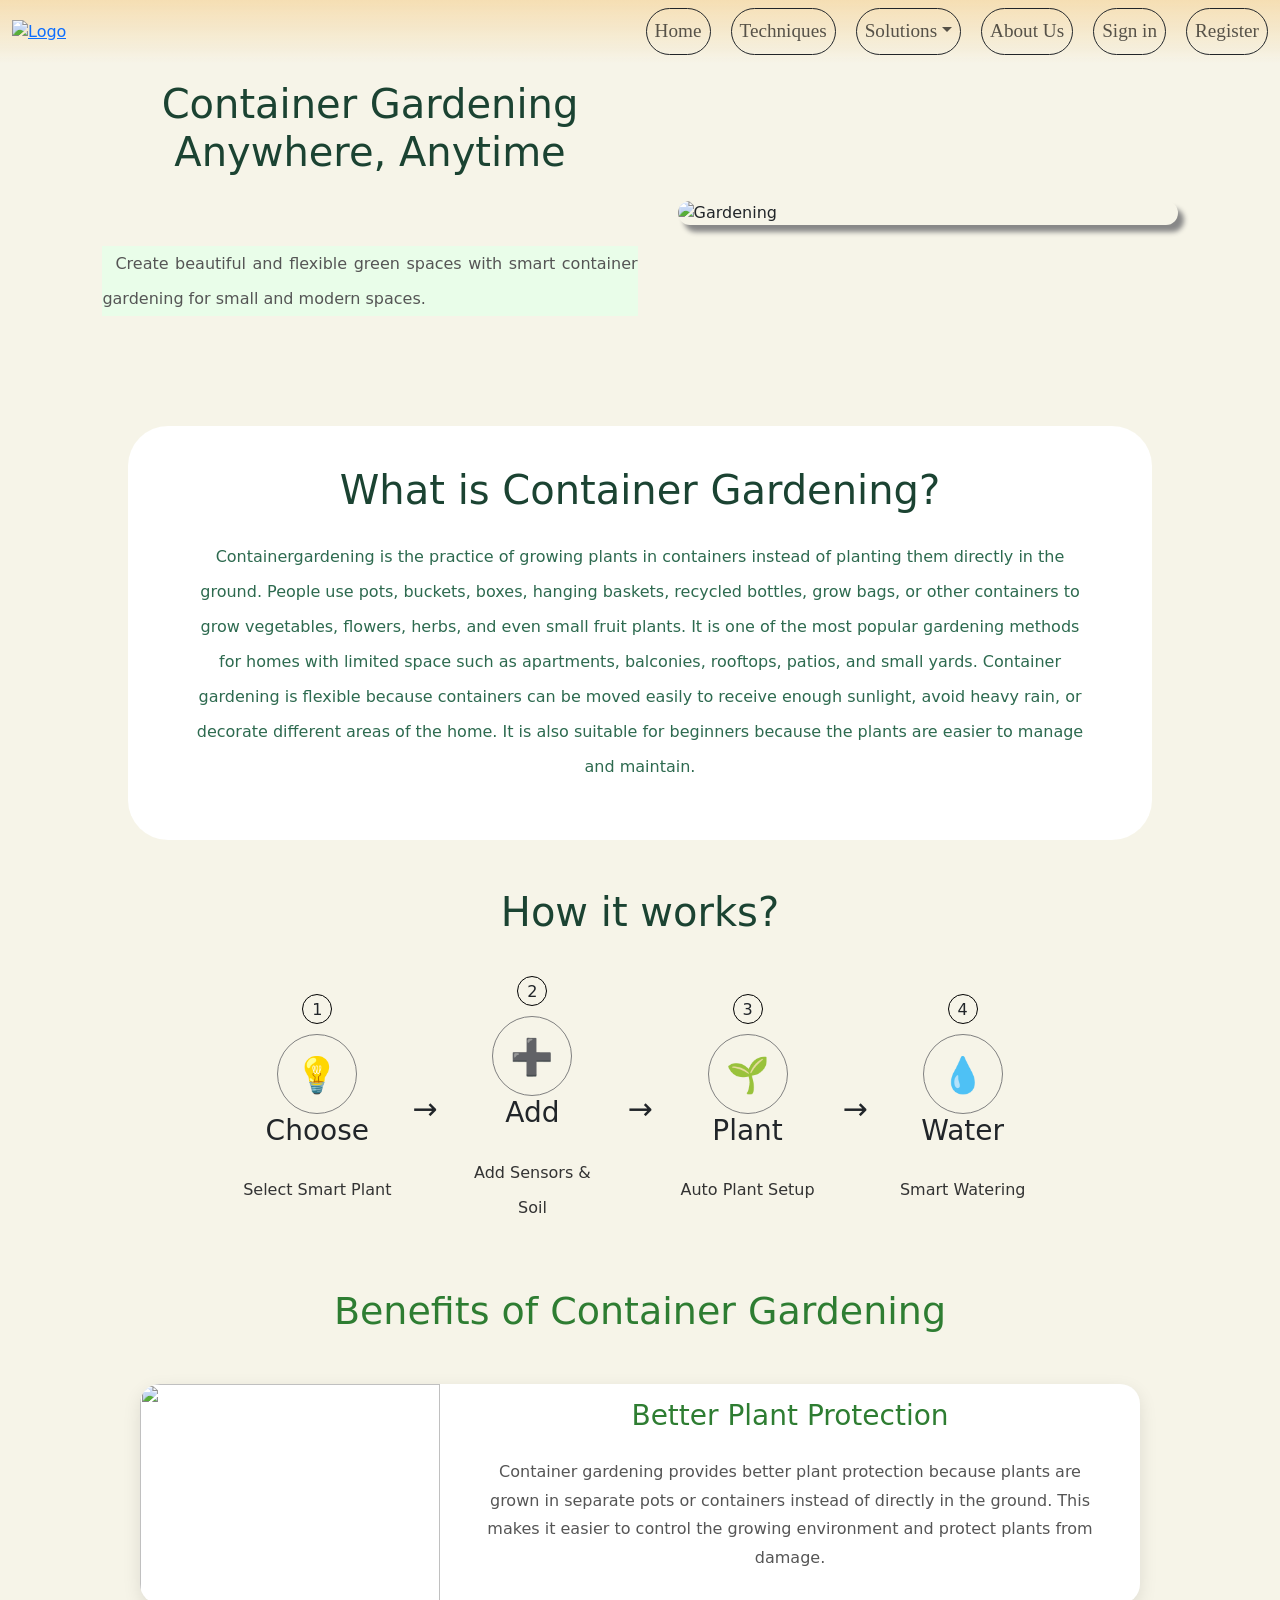
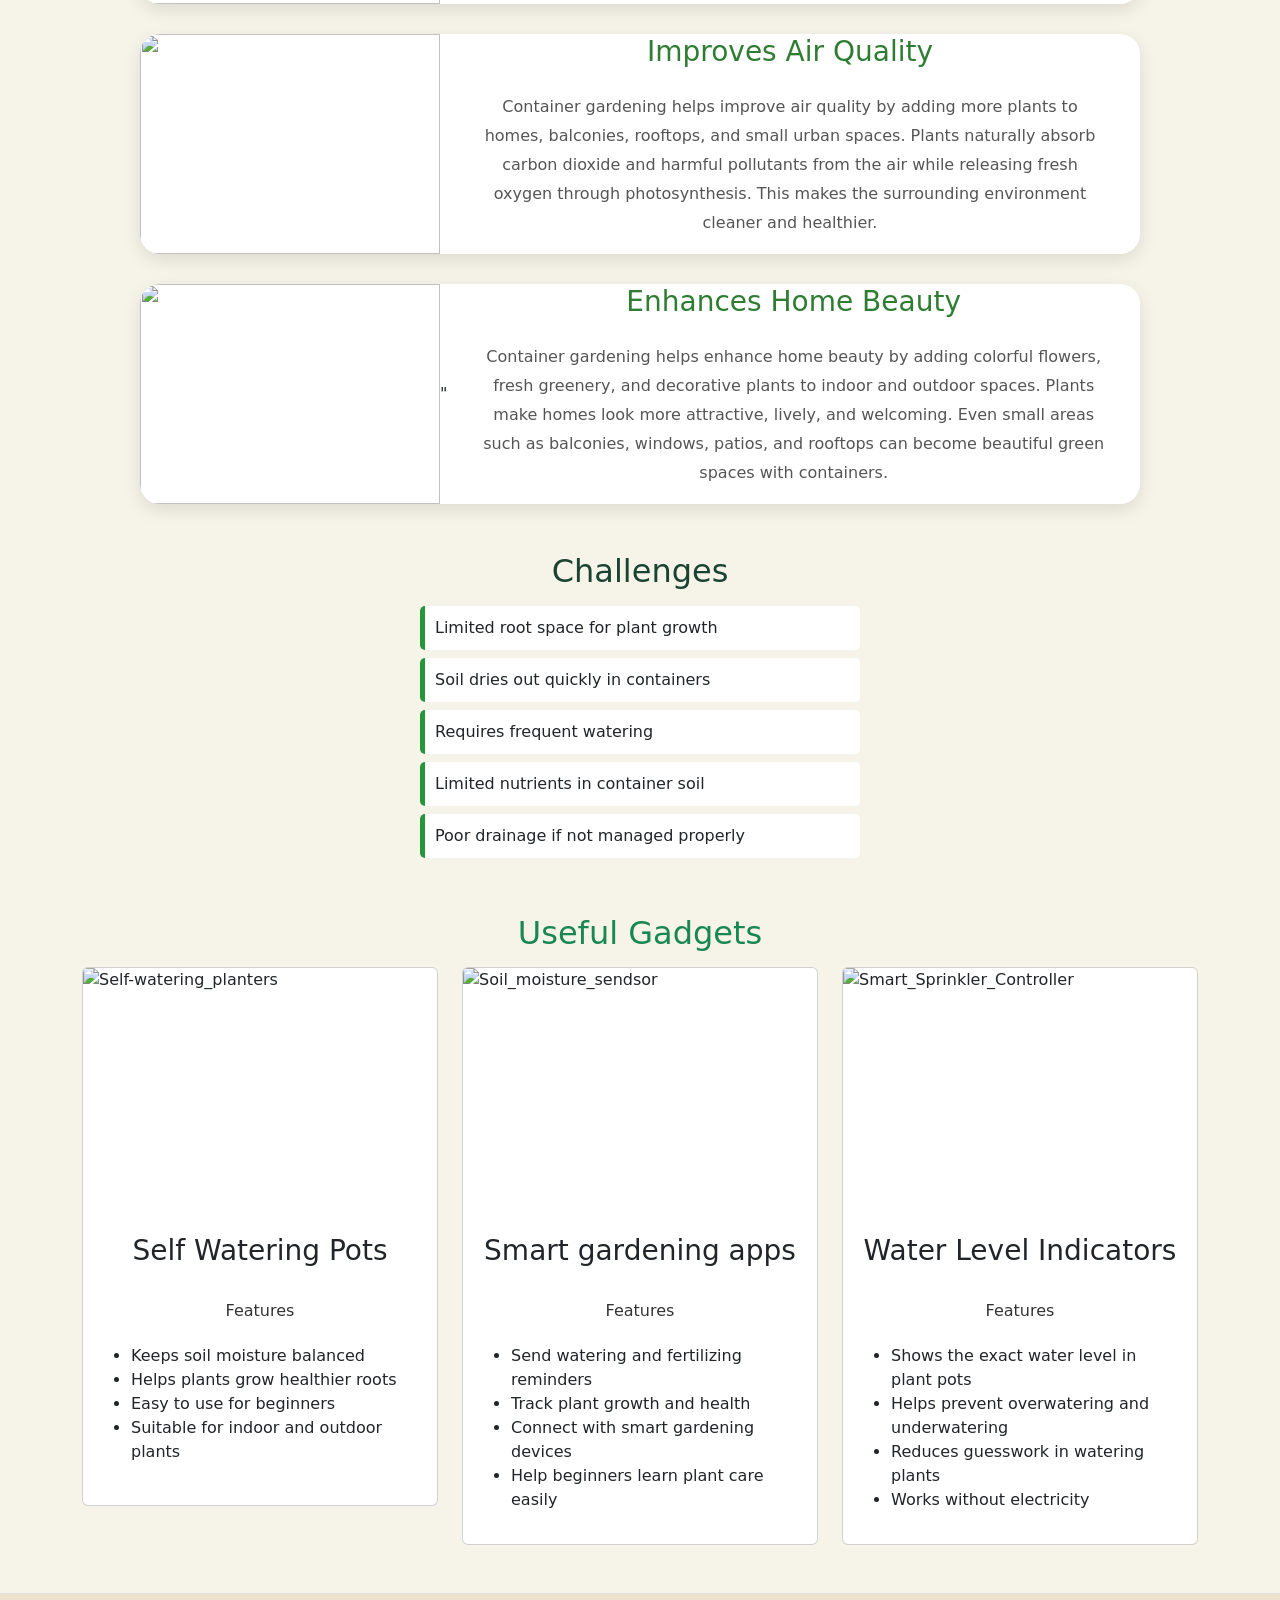
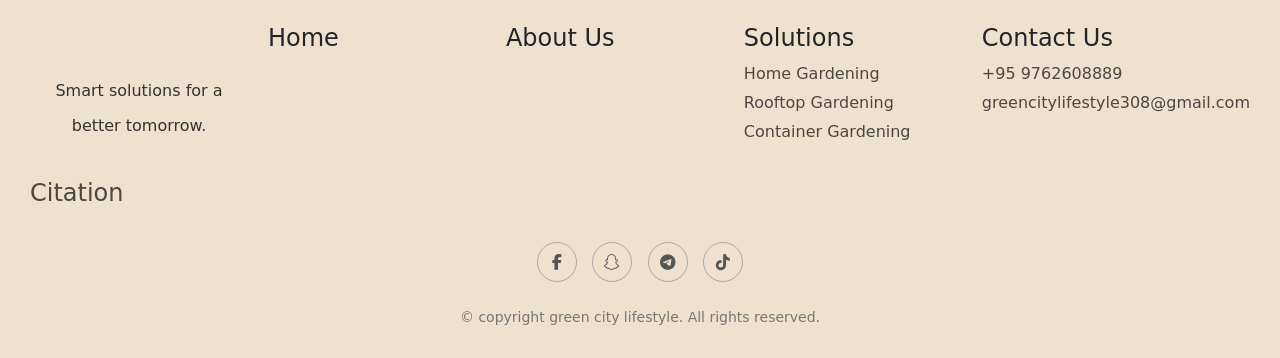
==== Pages/Containergardening_solution.html @ 81eb339b "Add files via upload" ====
<!DOCTYPE html>
<html lang="en">

<head>
    <meta charset="UTF-8">
    <meta name="viewport" content="width=device-width, initial-scale=1.0">
    <title>GreenCity | ContainerGardening</title>

    <link rel="icon" type="image/x-icon" href="../Img/Nobglogo.png">

    <link rel="stylesheet" href="https://cdnjs.cloudflare.com/ajax/libs/font-awesome/6.5.0/css/all.min.css">

    <link href="https://cdn.jsdelivr.net/npm/bootstrap@5.0.2/dist/css/bootstrap.min.css" rel="stylesheet">
    <script src="https://cdn.jsdelivr.net/npm/@popperjs/core@2.9.2/dist/umd/popper.min.js"></script>
    <script src="https://cdn.jsdelivr.net/npm/bootstrap@5.0.2/dist/js/bootstrap.min.js"> </script>

    <link rel="stylesheet" href="solution_external.css">

</head>

<body>
    <nav class="navbar navbar-expand-sm navbar-light fixed-top" id="bgcolor">
        <div class="container-fluid">

            <a href="../index.html" class="nav-brand">
                <img src="../Img/Nobglogo.png" alt="Logo" id="Logo" class="justify-content-start">
            </a>

            <button class="navbar-toggler" type="button" data-bs-toggle="collapse" data-bs-target="#mynav">
                <span class="navbar-toggler-icon"></span>
            </button>

            <div class="collapse navbar-collapse justify-content-end" id="mynav">
                <ul class="navbar-nav">
                    <li class="nav-item">
                        <a href="../index.html" class="nav-link border border-dark rounded-pill" id="nav-text">Home</a>
                    </li>
                    <li class="nav-item">
                        <a href="Techniques.html" class="nav-link border border-dark rounded-pill"
                            id="nav-text">Techniques</a>
                    </li>
                    <li class="nav-item dropdown">
                        <a class="nav-link dropdown-toggle border border-dark rounded-pill" data-bs-toggle="dropdown"
                            href="#" id="dropdown">Solutions</a>
                        <ul class="dropdown-menu">
                            <li><a class="dropdown-item" href="Homegardening_solution.html">Home Gardening</a></li>
                            <li><a class="dropdown-item" href="Rooftopgardening_solution.html">RooftTop Gardening</a>
                            </li>
                            <li><a class="dropdown-item" href="Containergardening_solution.html">Container Gardening</a>
                            </li>
                        </ul>
                    </li>
                    <li class="nav-item">
                        <a href="Pbl_Greencity_aboutus.html" class="nav-link border border-dark rounded-pill"
                            id="nav-text">About Us</a>
                    </li>
                    <li class="nav-item">
                        <a href="signinform.html" class="nav-link border border-dark rounded-pill" id="nav-text">Sign
                            in</a>
                    </li>
                    <li class="nav-item">
                        <a href="registeration.html" class="nav-link border border-dark rounded-pill">Register</a>
                    </li>
                    <!-- Navigation items -->
                </ul>
            </div>
        </div>
    </nav>
    <!-- End of navigation bar -->



    <!-- HERO -->
    <section class="hero">

        <div class="hero-text">
            <h1>Container Gardening<br>
                Anywhere, Anytime</h1>

            <p id="containerpara">
                Create beautiful and flexible green spaces with smart container gardening for small and modern spaces.
            </p>

        </div>

        <img src="../Img/Container_garden.png" alt="Gardening">
    </section>
    <div class="explanation">
        <h1>What is Container Gardening?</h1>
        <p>
            <span>Container<span>gardening is the practice of growing plants in containers instead of planting them
                    directly in the ground. People use pots, buckets, boxes, hanging baskets, recycled bottles, grow
                    bags, or other containers to grow vegetables, flowers, herbs, and even small fruit plants. It is one
                    of the most popular gardening methods for homes with limited space such as apartments, balconies,
                    rooftops, patios, and small yards.
                    Container gardening is flexible because containers can be moved easily to receive enough sunlight,
                    avoid heavy rain, or decorate different areas of the home. It is also suitable for beginners because
                    the plants are easier to manage and maintain.
        </p>
    </div>

    <br>
    <br>

    <!--How it works  -->
    <h1 class="h1-h">How it works?</h1>

    <div class="container-h">

        <div class="step">
            <div class="number">1</div>
            <div class="circle">💡</div>
            <h3>Choose</h3>
            <p>Select Smart Plant</p>
        </div>

        <div class="arrow">→</div>

        <div class="step">
            <div class="number">2</div>
            <div class="circle">➕</div>
            <h3>Add</h3>
            <p>Add Sensors & Soil</p>
        </div>

        <div class="arrow">→</div>

        <div class="step">
            <div class="number">3</div>
            <div class="circle">🌱</div>
            <h3>Plant</h3>
            <p>Auto Plant Setup</p>
        </div>

        <div class="arrow">→</div>

        <div class="step">
            <div class="number">4</div>
            <div class="circle">💧</div>
            <h3>Water</h3>
            <p>Smart Watering</p>
        </div>

    </div>

    <br>
    <br>

    <!-- Benefits -->

    <h1 class="title-b">Benefits of Container Gardening</h1>

    <div class="box-b">

        <!-- Benefit 1 -->
        <div class="card-b">

            <img src="../Img/Plant_Protection.jpg">

            <div class="content-b">

                <h2>Better Plant Protection</h2>

                <p>
                    Container gardening provides better plant protection because plants are grown in separate pots or
                    containers instead of directly in the ground. This makes it easier to control the growing
                    environment and protect plants from damage.
                </p>

            </div>

        </div>

        <!-- Benefit 2 -->
        <div class="card-b">

            <img src="../Img/clean air.jpg">

            <div class="content-b">

                <h2>Improves Air Quality</h2>

                <p>

                    Container gardening helps improve air quality by adding more plants to homes, balconies, rooftops,
                    and small urban spaces. Plants naturally absorb carbon dioxide and harmful pollutants from the air
                    while releasing fresh oxygen through photosynthesis. This makes the surrounding environment cleaner
                    and healthier.
                </p>

            </div>

        </div>

        <!-- Benefit 3 -->
        <div class="card-b">

            <img src="../Img/Home beauty.png">"
            <div class="content-b">

                <h2>Enhances Home Beauty</h2>

                <p>
                    Container gardening helps enhance home beauty by adding colorful flowers, fresh greenery, and
                    decorative plants to indoor and outdoor spaces. Plants make homes look more attractive, lively, and
                    welcoming. Even small areas such as balconies, windows, patios, and rooftops can become beautiful
                    green spaces with containers.
                </p>

            </div>

        </div>

    </div>
    <br>
    <br>

    <!-- Challenges -->

    <div class="container" id="challenges">

        <h2>Challenges</h2>

        <div class="challenge">
            Limited root space for plant growth
        </div>

        <div class="challenge">
            Soil dries out quickly in containers
        </div>

        <div class="challenge">
            Requires frequent watering
        </div>

        <div class="challenge">
            Limited nutrients in container soil
        </div>

        <div class="challenge">
            Poor drainage if not managed properly
        </div>

    </div>
    <br>
    <br>

    <h2 class="text-success">Useful Gadgets</h2>
    <!-- Start of Gadgets  -->
    <div class="container">
            <div class="row">
                <div class="col-md-4 col-sm-6">
                    <div class="card">
                        <img src="../Img/Self_watering_pots.webp" class="card-img-top" alt="Self-watering_planters" height="250px">
                        <div class="card-body">
                            <h3>Self Watering Pots</h3>
                            <p class="card-text">
                                 <spam>Features</spam>
                            </p>
                            <ul>
                                <li>Keeps soil moisture balanced</li>
                                <li>Helps plants grow healthier roots</li>
                                <li>Easy to use for beginners</li>
                                <li>Suitable for indoor and outdoor plants</li>
                            </ul>
                            </p>
                        </div>
                    </div>
                </div>
 
 
                <div class="col-md-4 col-sm-6">
                    <div class="card">
                        <img src="../Img/smart_app.jpg" class="card-img-top" alt="Soil_moisture_sendsor" height="250px">
                        <div class="card-body" id="first_layer">
                            <h3>Smart gardening apps</h3>
                            <p class="card-text">
                                <spam>Features</spam>
                            </p>
                            <ul>
                                <li>Send watering and fertilizing reminders</li>
                                <li>Track plant growth and health</li>
                                <li>Connect with smart gardening devices</li>
                                <li>Help beginners learn plant care easily</li>
                            </ul>
                        </div>
                    </div>
                </div>
 
                <div class="col-md-4 col-sm-6">
                    <div class="card">
                        <img src="../Img/water_level.webp" class="card-img-top" alt="Smart_Sprinkler_Controller" height="250px">
                        <div class="card-body" id="first_layer2">
                            <h3>Water Level Indicators</h3>
                            <p class="card-text">
                                <spam>Features</spam>
                            </p>
                            <ul>
                                <li>Shows the exact water level in plant pots</li>
                                <li>Helps prevent overwatering and underwatering</li>
                                <li>Reduces guesswork in watering plants</li>
                                <li>Works without electricity</li>
                            </ul>
                        </div>
                    </div>
                </div>
            </div>
        </div>

    <br>
    <br>


    <!-- FOOTER -->
    <!-- Footer -->
    <div class="footer">
        <div class="footer-grid">
            <div>
                <a href="../index.html"><img src="../Img/Nobglogo.png" alt="" class="col-sm-5"></a>
                <p>Smart solutions for a better tomorrow.</p>
            </div>

            <div>
                <h4>Home</h4>
                <a href="#"></a>
                <!-- <a href="#" class="animation">Features</a> -->
            </div>

            <div>
                <h4>About Us</h4>
                <!-- <a href="#" class="animation">Email</a>
                <a href="#" class="animation">Address</a>
                <a href="#" class="animation">Phone Number</a> -->
            </div>

            <div>
                <h4>Solutions</h4>
                <a href="Homegardening_solution.html" class="animation">Home Gardening</a>
                <a href="Rooftopgardening_solution.html" class="animation">Rooftop Gardening</a>
                <a href="Containergardening_solution.html" class="animation">Container Gardening</a>
            </div>

            <div>
                <h4>Contact Us</h4>
                <a href="#" class="animation">+95 9762608889</a>
                <a href="#" class="animation">greencitylifestyle308@gmail.com</a>
            </div>

            <div>
                <h4><a href="../GreenCity_Lifestyle_File.docx">Citation</a></h4>
            </div>
        </div>

        <div class="social-icons">
            <a href="https://www.facebook.com/"><i class="fab fa-facebook-f"></i></a>
            <a href="https://www.snapchat.com/"><i class="fab fa-snapchat-ghost"></i></a>
            <a href="https://web.telegram.org/a/"><i class="fab fa-telegram-plane"></i></a>
            <a href="https://www.tiktok.com/en/"><i class="fab fa-tiktok"></i></a>
        </div>

        <div class="bottom-bar">
            © copyright green city lifestyle. All rights reserved.
        </div>
    </div>
    </div>

</body>

</html>
---- Pages/solution_external.css ----
body {
    background-color: rgb(246, 244, 232);
}

#Logo {
    width: 17%;
    height: 17%;
}

#bgcolor {
    background: linear-gradient(rgb(245, 222, 179),Transparent);
}

/* Start of navbar */
.navbar-nav li a {
    transition: transform 0.3s ease;
}

.navbar-nav li a:hover {
    font-weight: 600;
    background-color: whitesmoke;
    transform: translateY(-10px);
}

#nav-text:hover {
    color: green;
}

.navbar-nav {
    font-family: 'Times New Roman', Times, serif;
    display: flex;
    justify-content: flex-end;
    gap: 20px;
    font-size: larger;
    border-radius: 30px;
}

#dropdown {
    font-family: 'Times New Roman', Times, serif;
    border-radius: 30px;
    transition: transform 0.3s ease;
}

#dropdown:hover {
    color: green;
}

/* end of navigation  */



.Slidephoto {
    box-shadow: 15px 15px 10px 10px gray;
    width: 100%;
    height: 700px;
}

#city {
    display: flex;
    float: right;
    padding: 30px;
    width: 40%;
    height: 30%;
}

#GreenCity {
    width: 100%;
}

/* HERO */
.hero {
    display: flex;
    align-items: center;
    justify-content: space-between;
    padding: 80px 8%;
    gap: 40px;
    flex-wrap: wrap;
}

.hero-text {
    flex: 1;
}

.hero-text h1 {
    margin-bottom: 20px;
    text-align: center;
}

.hero-text p {
    margin-bottom: 30px;
    color: #555;
}

.btn {
    display: inline-block;
    padding: 14px 28px;
    background: #2d6a4f;
    color: white;
    text-decoration: none;
    border-radius: 8px;
    margin-right: 15px;
    transition: 0.3s;
}

.btn:hover {
    background: #f4f3e8;
    transform: translateY(-3px);
}

.hero img {
    width: 500px;
    border-radius: 20px;
    transition: 0.4s;
    box-shadow: 6px 7px 5px #888888;
}

.hero img:hover {
    transform: scale(1.03);
}

/* SECTION TITLE */
.section-title {
    text-align: center;
    margin: 60px 0 40px;
    font-size: 38px;
    color: #1b4332;
}

/* CARDS */
.cards-homeg {
    display: grid;
    grid-template-columns: repeat(auto-fit, minmax(250px, 1fr));
    gap: 20px;
    padding: 0 8% 80px;
    margin-top: 30px;
    
}

.card-hg {
    background: white;
    border-radius: 15px;
    overflow: hidden;
    box-shadow: 0 5px 15px rgba(0, 0, 0, 0.08);
    transition: 0.4s;
}

.card-hg:hover {
    transform: translateY(-10px);
    box-shadow: 0 10px 20px rgba(0, 0, 0, 0.15);
}

.card-hg img {
    width: 100%;
    height: 220px;
    object-fit: cover;
}

.card-content-hg {
    padding: 25px;

}

.card-content-hg h3 {
    margin-bottom: 10px;
    color: #2d6a4f;
}

.explanation {
    background: white;
    margin-left: 10%;
    margin-right: 10%;
    border-radius: 40px;
    padding-left: 60px;
    padding-right: 60px;
    padding-top: 40px;
    padding-bottom: 40px;
    transition: transform 0.3s ease;
}

.explanation:hover {
    box-shadow: 0px 0px 10px gray;
    transform: translateY(-10px);
}

/* Title */
h1 {
    text-align: center;
    color: #1b4332;
}

/* Paragraph */
p {
    line-height: 35px;
    color: #333;
    margin-top: 25px;
}

#Vegegardening {
    text-align: start;
}

#Indoorgardening {
    text-align: start;
}

#smartgardening {
    text-align: start;
}

span {
    color: #2d6a4f;
}


/* Small Clean Box */

/* Heading */
h2 {
    color: #1b4332;
    text-align: center;
    margin-bottom: 15px;
}

/* Challenges */
.challenge {
    background: white;
    padding: 10px;
    margin: 8px 0;
    border-left: 5px solid rgb(35, 150, 56);
    border-radius: 5px;
}

/* Benefits */

.title-b {
    text-align: center;
    font-size: 38px;
    color: #2e7d32;
    margin-bottom: 50px;
}

.box-b {
    max-width: 1000px;
    margin: auto;
    display: flex;
    flex-direction: column;
    gap: 30px;
}

.card-b {
    background: white;
    border-radius: 20px;
    overflow: hidden;
    display: flex;
    align-items: center;
    box-shadow: 0 6px 18px rgba(0, 0, 0, 0.1);
    transition: 0.4s;
}

.card-b:hover {
    transform: scale(1.02);
    box-shadow: 0 10px 25px rgba(0, 0, 0, 0.15);
}

.card-b img {
    width: 300px;
    height: 220px;
    object-fit: cover;
}

.content-b {
    padding-left: 33px;
    padding-right: 33px;
}

.content-b h2 {
    color: #2e7d32;
    margin-bottom: 12px;
    font-size: 28px;
}

.content-b p {
    color: #555;
    line-height: 1.8;
    font-size: 16px;
}

/* Start of Challenges  */

#challenges{
    padding-left: 350px;
    padding-right: 350px;
}




/* Start of Footer */
.footer {
    background:rgb(238, 226, 206);
    padding: 30px;
    border-top: 1px solid #ddd;

}

.footer-grid {
    display: grid;
    grid-template-columns: repeat(5, 1fr);
    gap: 20px;
}

.footer h4 {
    margin-bottom: 10px;
}

.footer a {
    display: block;
    text-decoration: none;
    color: rgba(0, 0, 0, 0.685);
    margin-bottom: 5px;
}

.bottom-bar {
    text-align: center;
    margin-top: 20px;
    font-size: 14px;
    color: #777;
}

.footer a:hover {
    color: green;
    text-transform: uppercase;
    /* change to any color you want */
}

* {
    box-sizing: border-box;
}

.social-icons {
    text-align: center;
    margin-top: 20px;
}

.social-icons a {
    display: inline-block;
    width: 40px;
    height: 40px;
    line-height: 40px;
    margin: 5px;

    border: 1px solid #aaa;
    border-radius: 50%;
    color: #555;
    text-align: center;
}

.social-icons a:hover {
    color: white;
    background: green;
    border-color: green;
}

.animation :hover {
    color: rgb(3, 98, 3)
}

/*End of FOOTER */





/* Start of Containergardening  */
/* How it works */


.h1-h {
    margin-bottom: 40px;
}

h3{
    text-align: center;
}

p{
    text-align: center;
}

.container-h {
    display: flex;
    justify-content: center;
    align-items: center;
    gap: 20px;
    flex-wrap: wrap;
}

.step {
    width: 150px;
}

.circle {
    width: 80px;
    height: 80px;
    border: 1px solid gray;
    border-radius: 50%;
    margin: auto;
    line-height: 80px;
    font-size: 35px;
    text-align: center;
}

.number {
    width: 30px;
    height: 30px;
    border: 1px solid black;
    border-radius: 50%;
    margin: auto;
    line-height: 30px;
    margin-bottom: 10px;
    text-align: center;
}

.arrow {
    font-size: 30px;
}

/* How it works */

#slogan {
    color: red;
    text-shadow: #2d6a4f;
}

#Homegardeningpara {
    text-align: justify;
    text-shadow: 10px;
    text-indent: 13px;
    background-color: #f4f3e8;
    margin-top: 70px;
}

#rooftopgardeningpara {
    text-align: justify;
    text-shadow: 10px;
    text-indent: 13px;
    background-color: #e4f0f1;
    margin-top: 70px;
}

#Hgp1 {
    margin-top: 25px;
}

#containerpara {
    text-align: justify;
    text-shadow: 10px;
    text-indent: 13px;
    background-color: rgb(233, 253, 233);
    margin-top: 70px;
}

/* end of how it works */

/* Start of Youtube videos  */

.youtube{
    display: grid;
    grid-template-columns: repeat(auto-fit, minmax(400px, 1fr));
    gap: 100px;
    padding: 0 8% 80px;
    margin-left: 30px;
    margin-right: 30px;
    margin-top: 50px;
}
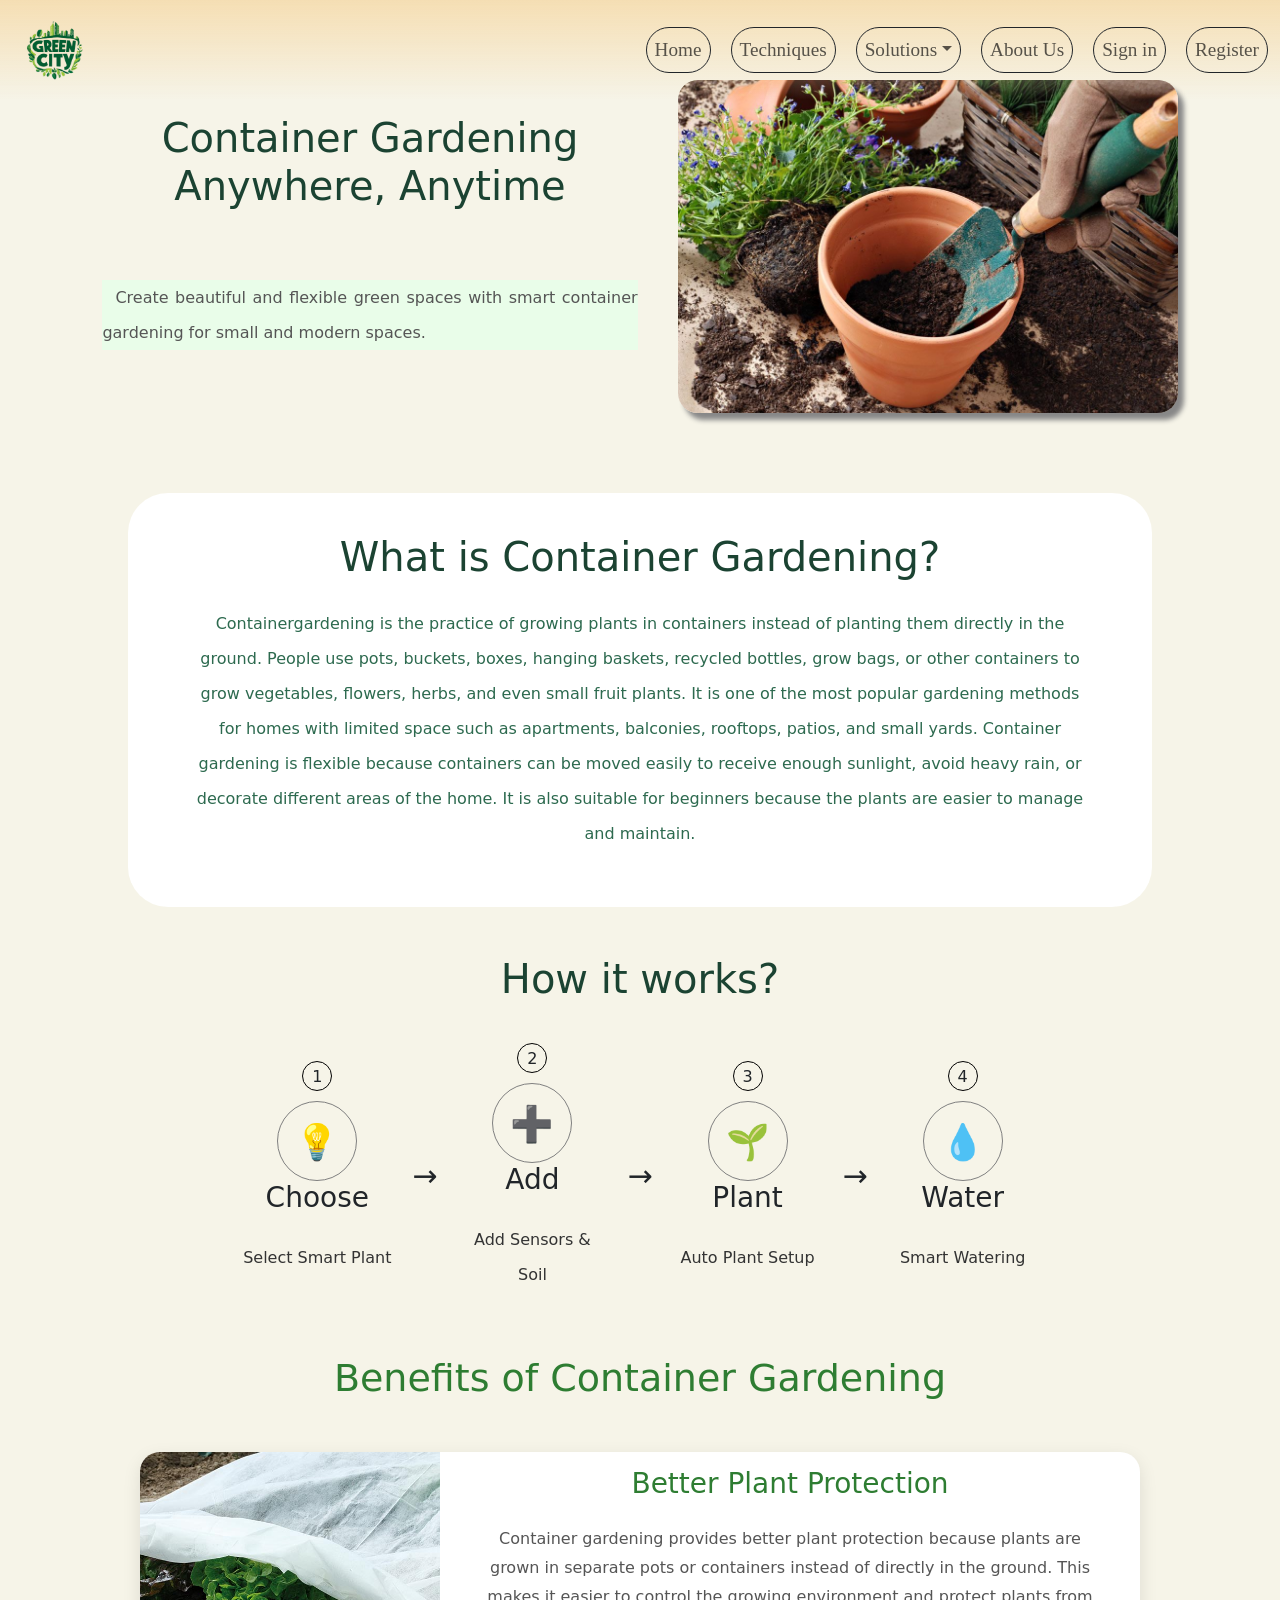
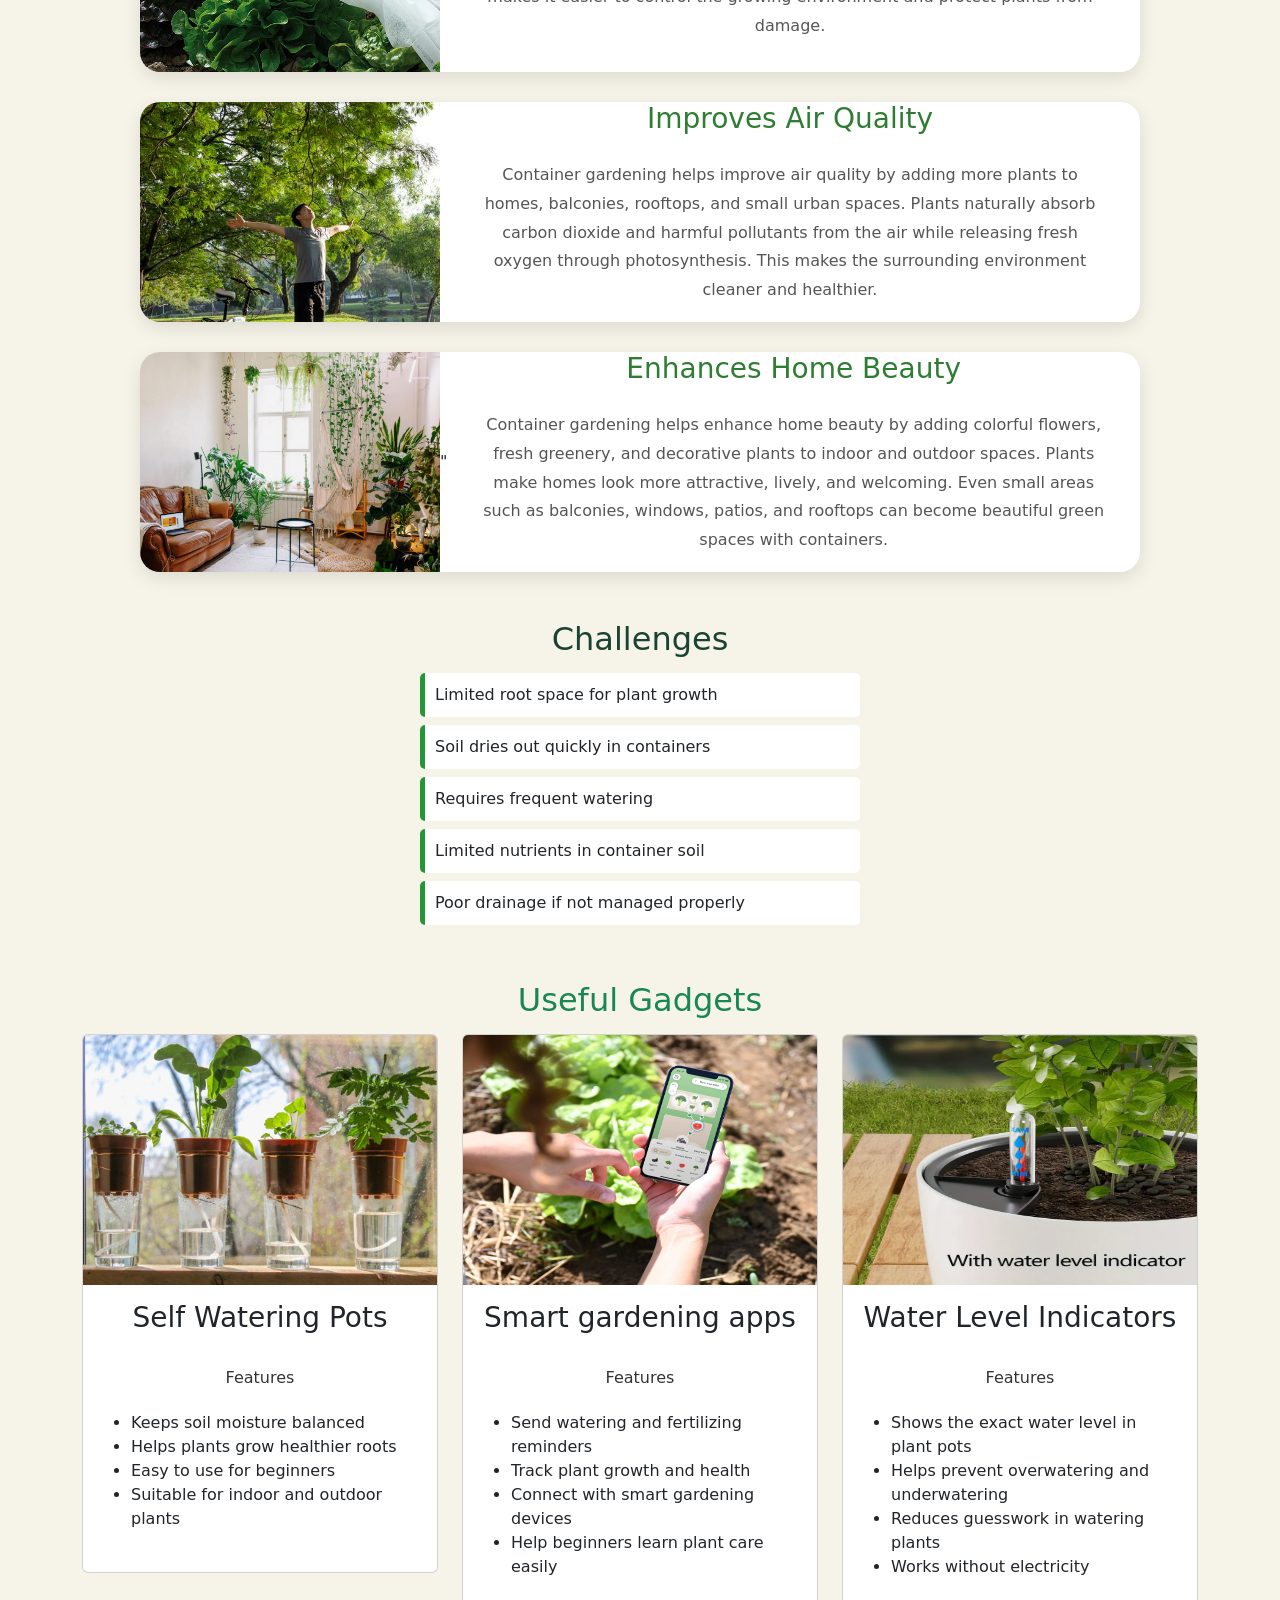
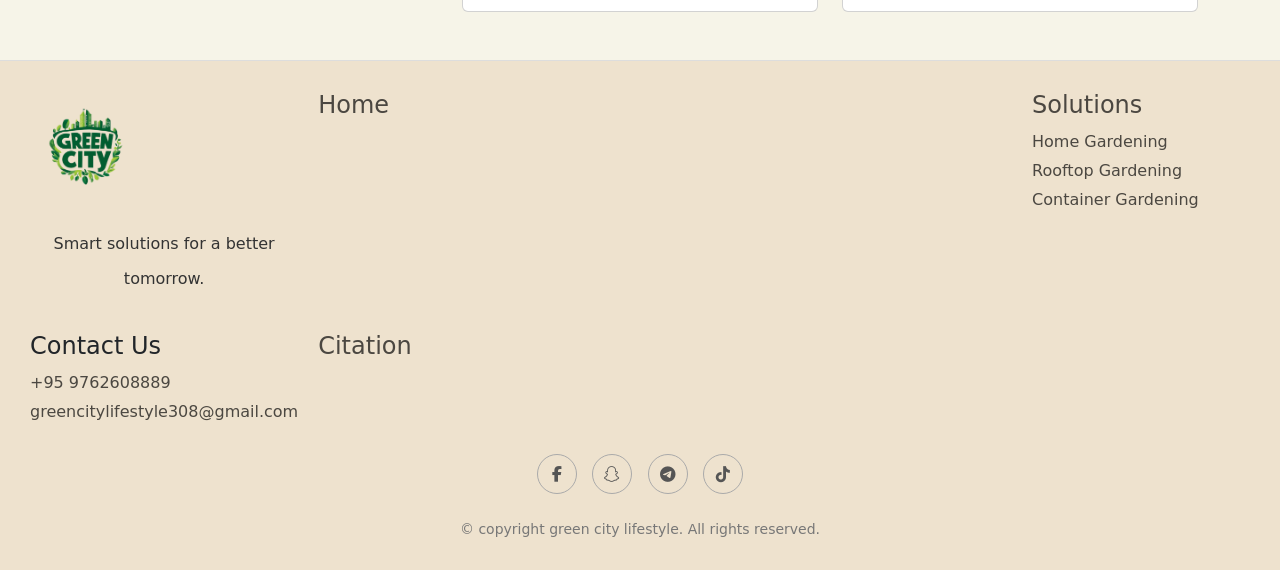
==== commit 36a95441: "Update Containergardening_solution.html" ====
--- a/Pages/Containergardening_solution.html
+++ b/Pages/Containergardening_solution.html
@@ -320,14 +320,14 @@
                 <p>Smart solutions for a better tomorrow.</p>
             </div>
 
-            <div>
-                <h4>Home</h4>
-                <a href="#"></a>
+            <div >
+                <h4><a href="../index.html">Home</a></h4>
+                <!-- <a href="#"></a> -->
                 <!-- <a href="#" class="animation">Features</a> -->
             </div>
 
-            <div>
-                <h4>About Us</h4>
+            <div >
+                <h4><a href="Pbl_Greencity_aboutus.html" About Us</a></h4>
                 <!-- <a href="#" class="animation">Email</a>
                 <a href="#" class="animation">Address</a>
                 <a href="#" class="animation">Phone Number</a> -->
@@ -366,4 +366,4 @@
 
 </body>
 
-</html>+</html>
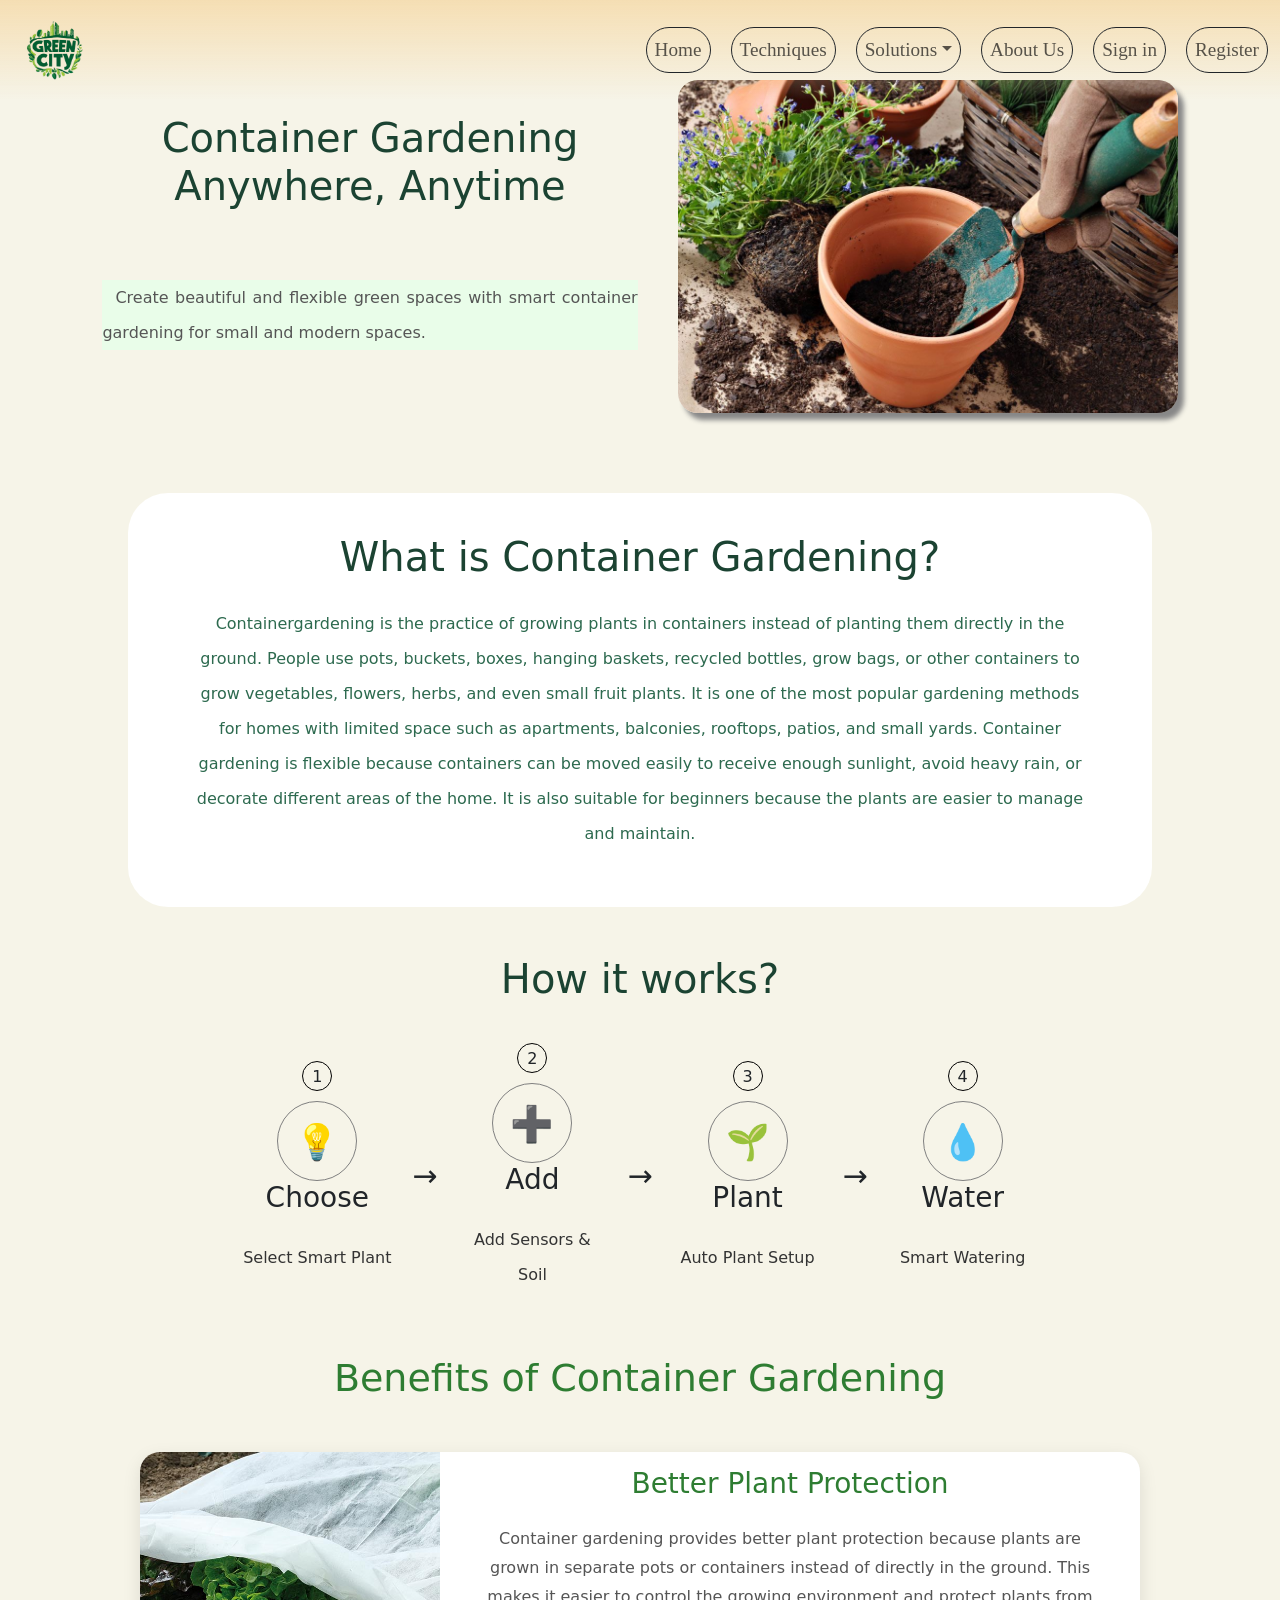
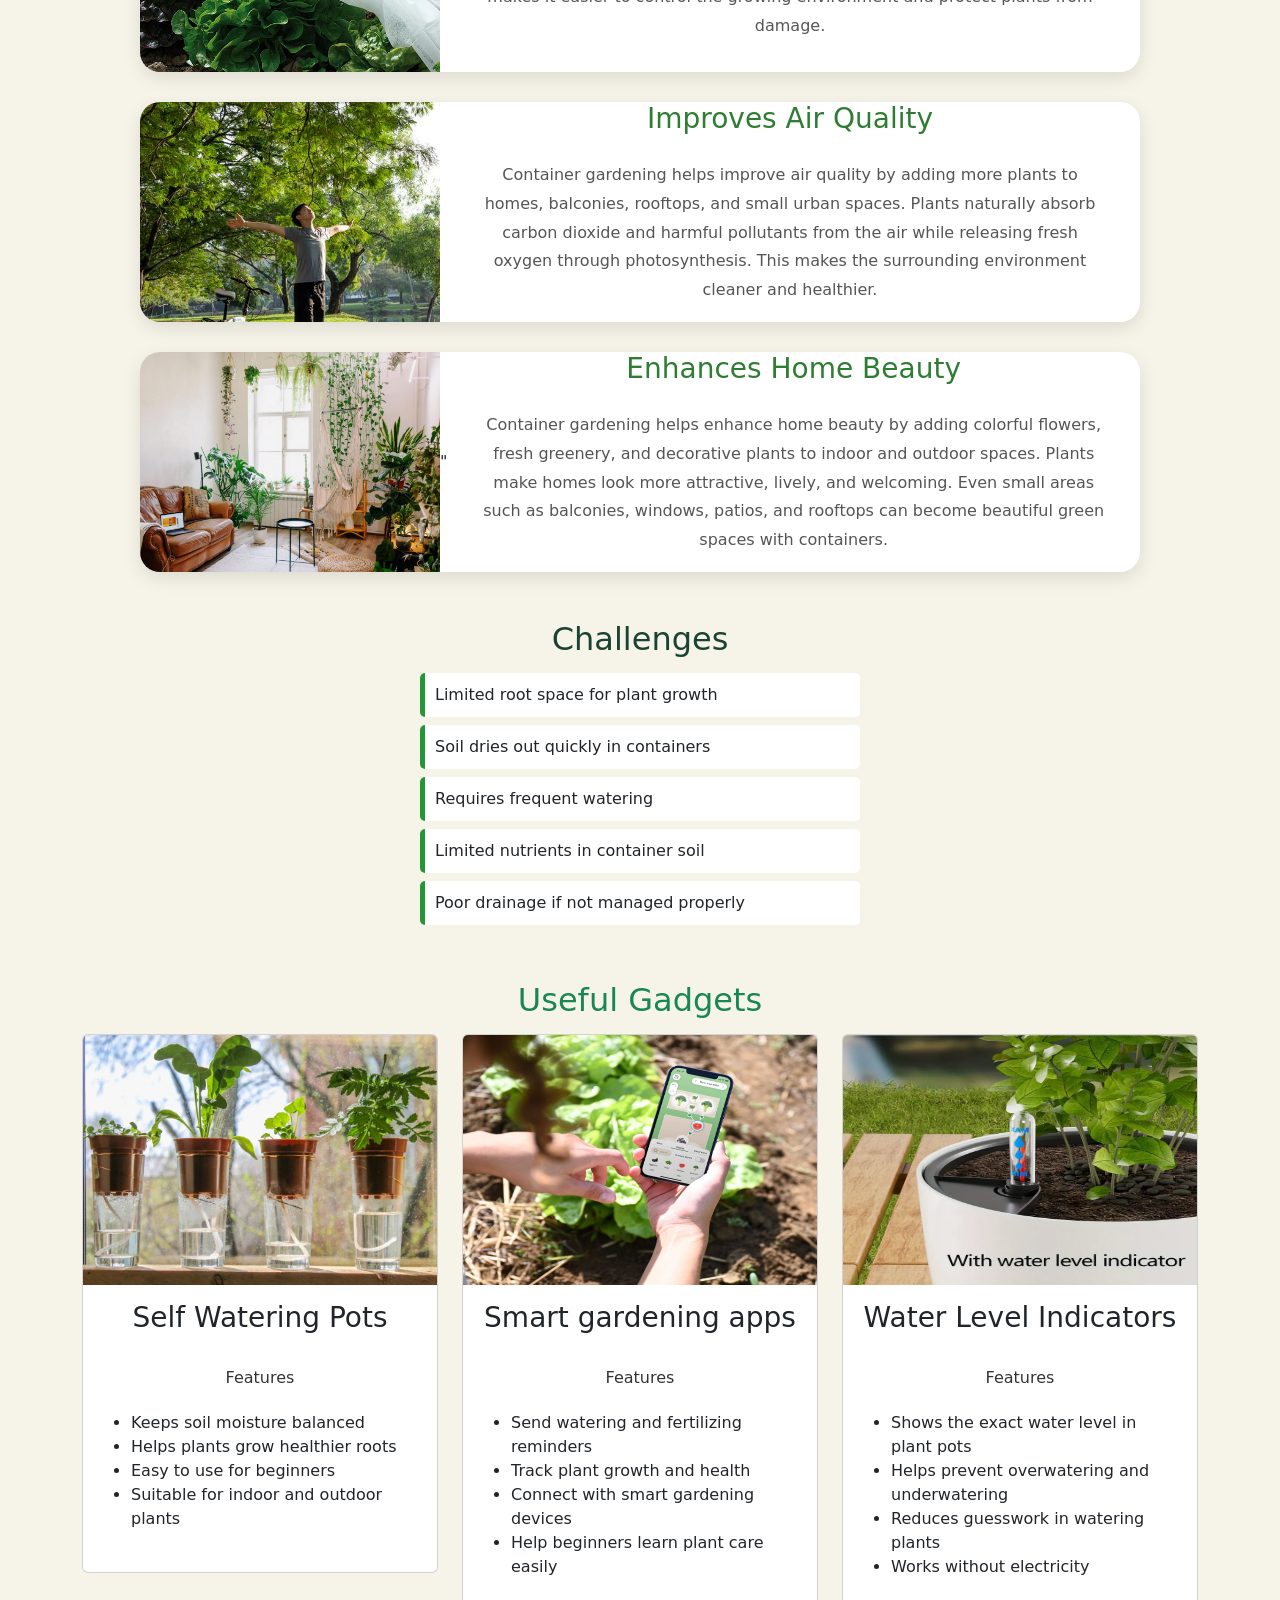
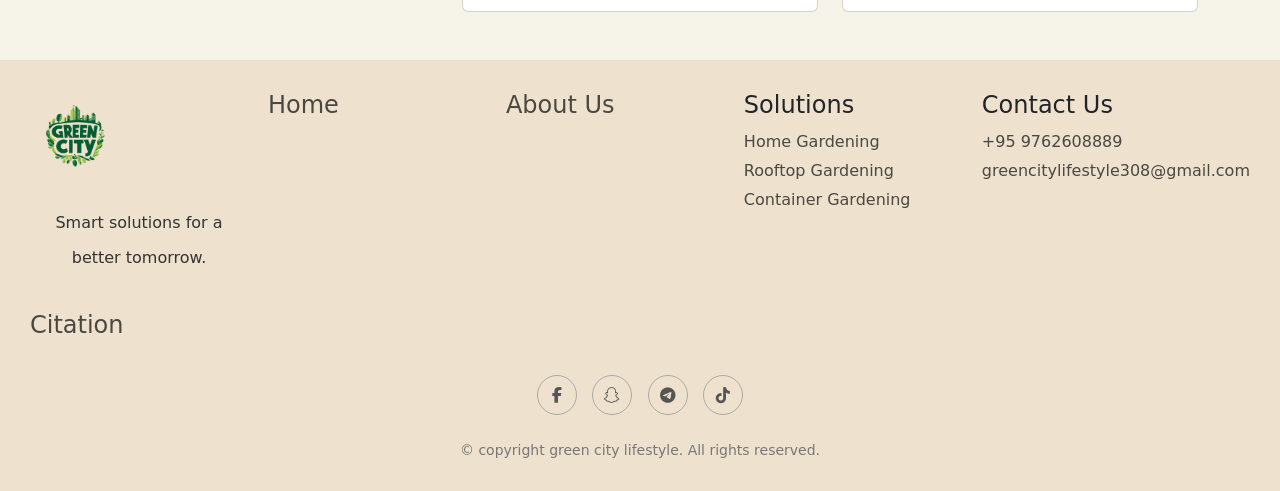
==== commit 0fc8a67c: "Update Containergardening_solution.html" ====
--- a/Pages/Containergardening_solution.html
+++ b/Pages/Containergardening_solution.html
@@ -327,7 +327,7 @@
             </div>
 
             <div >
-                <h4><a href="Pbl_Greencity_aboutus.html" About Us</a></h4>
+                <h4><a href="Pbl_Greencity_aboutus.html"> About Us</a></h4>
                 <!-- <a href="#" class="animation">Email</a>
                 <a href="#" class="animation">Address</a>
                 <a href="#" class="animation">Phone Number</a> -->
